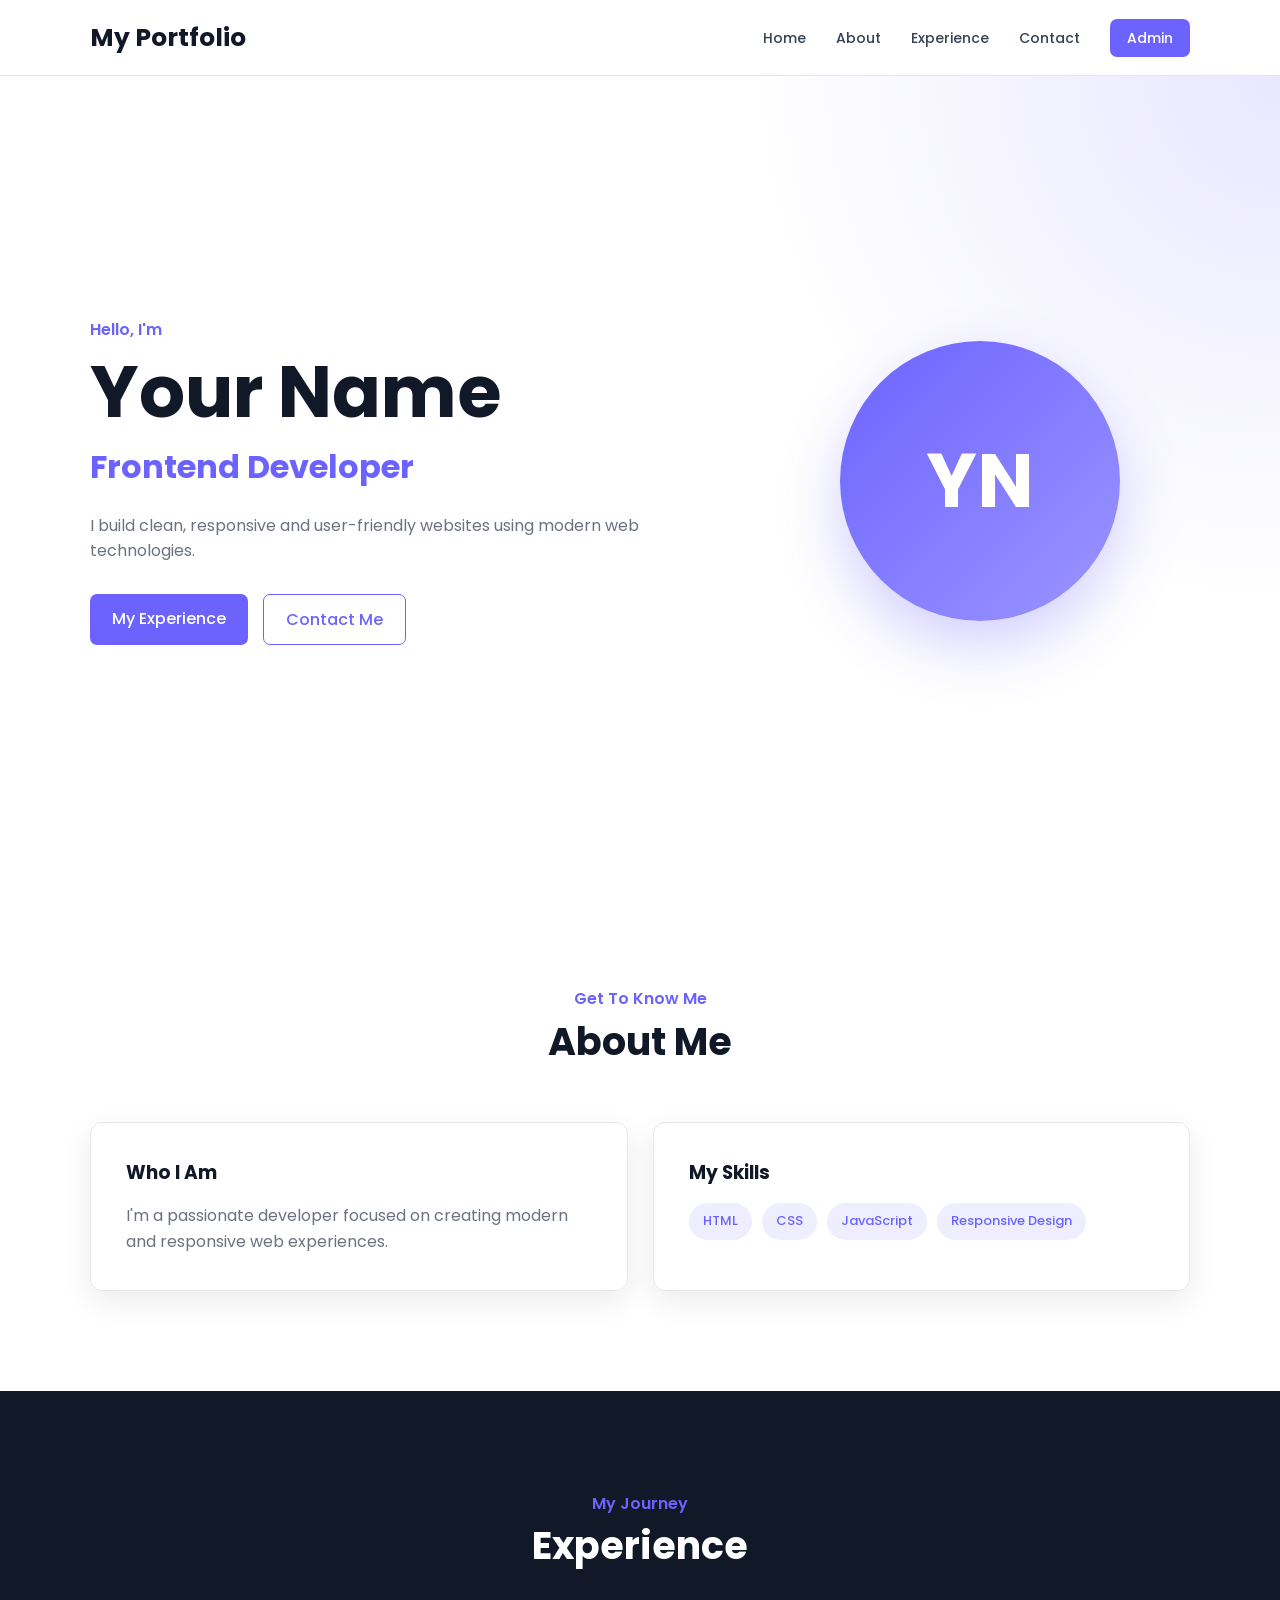
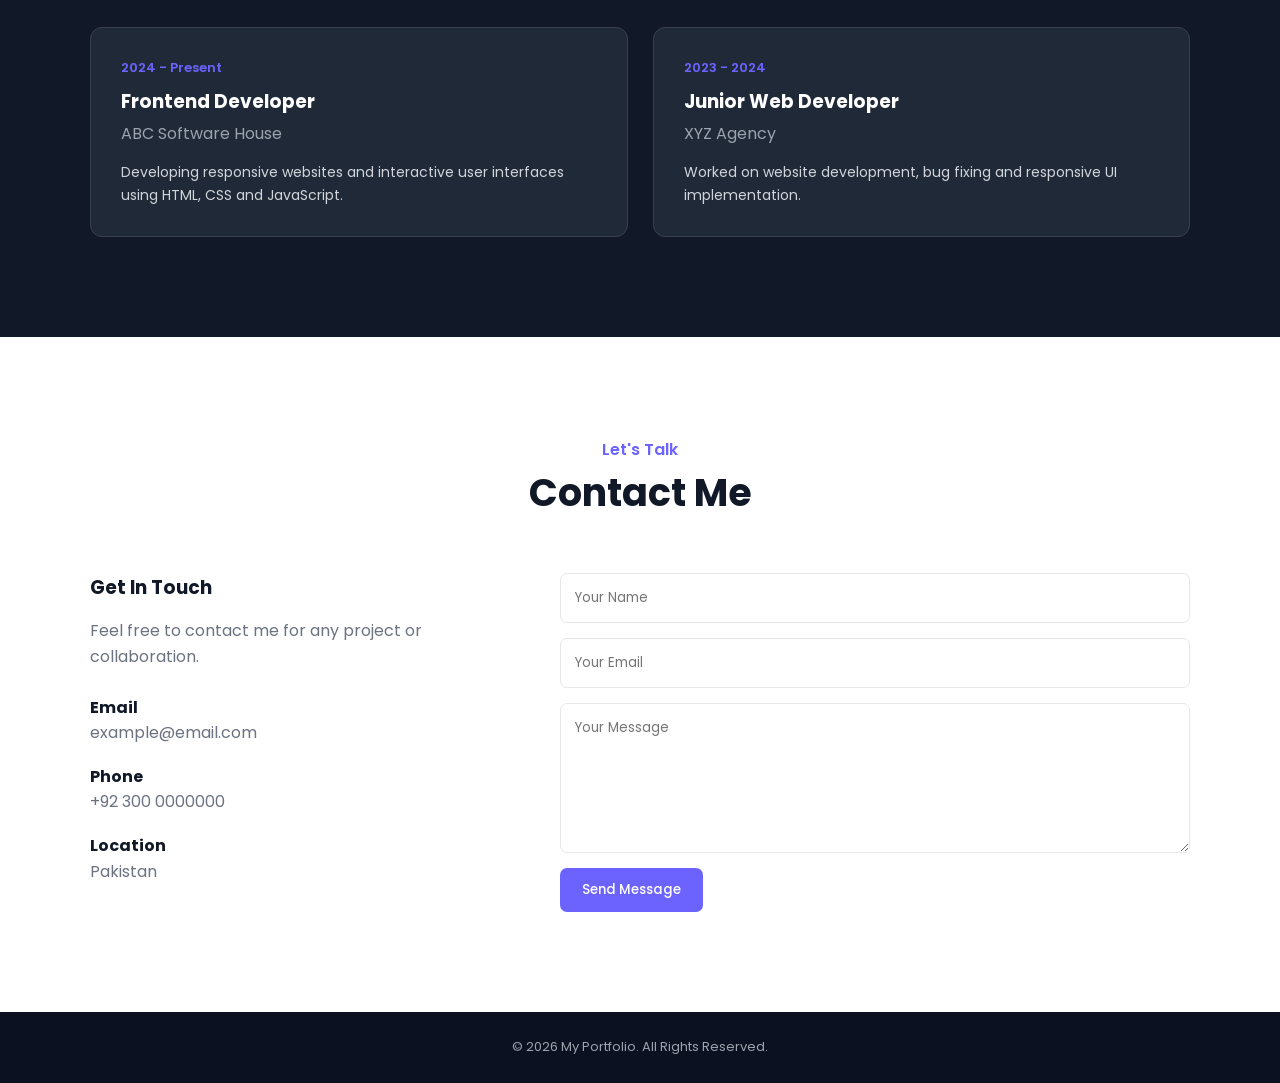
==== index.html @ 4f03041c "Furqan's First" ====
<!DOCTYPE html>
<html lang="en">
<head>
    <meta charset="UTF-8">
    <meta name="viewport" content="width=device-width, initial-scale=1.0">
    <title>My Portfolio</title>
    <link rel="stylesheet" href="style.css">
</head>
<body>

<header class="header">
    <nav class="navbar container">
        <a href="#" class="logo">My Portfolio</a>

        <button class="menu-btn" id="menuBtn">☰</button>

        <ul class="nav-links" id="navLinks">
            <li><a href="#home">Home</a></li>
            <li><a href="#about">About</a></li>
            <li><a href="#experience">Experience</a></li>
            <li><a href="#contact">Contact</a></li>
            <li><a href="admin.html" class="admin-link">Admin</a></li>
        </ul>

    </nav>
</header>

<main>

    <!-- Hero -->
    <section class="hero" id="home">
        <div class="container hero-content">
            <div class="hero-text">
                <p class="small-title">Hello, I'm</p>
                <h1 id="heroName">M Furqan</h1>
                <h2 id="heroRole">mern stack  Developer</h2>
                <p id="heroBio">
                    I build clean, responsive and user-friendly websites
                    using modern web technologies.
                </p>

                <div class="hero-buttons">
                    <a href="#experience" class="btn">My Experience</a>
                    <a href="#contact" class="btn btn-outline">Contact Me</a>
                </div>
            </div>

            <div class="hero-card">
                <div class="profile-circle">
                    <span>YN</span>
                </div>
            </div>
        </div>
    </section>

    <!-- About -->
    <section class="section" id="about">
        <div class="container">
            <div class="section-heading">
                <p>Get To Know Me</p>
                <h2>About Me</h2>
            </div>

            <div class="about-grid">
                <div class="about-card">
                    <h3>Who I Am</h3>
                    <p id="aboutText">
                        I'm a passionate developer focused on creating
                        modern and responsive web experiences.
                    </p>
                </div>

                <div class="about-card">
                    <h3>My Skills</h3>
                    <div class="skills" id="skillsContainer">
                        <span>HTML</span>
                        <span>CSS</span>
                        <span>JavaScript</span>
                        <span>Responsive Design</span>
                    </div>
                </div>
            </div>
        </div>
    </section>

    <!-- Experience -->
    <section class="section dark-section" id="experience">
        <div class="container">
            <div class="section-heading">
                <p>My Journey</p>
                <h2>Experience</h2>
            </div>

            <div class="experience-grid" id="experienceContainer">
                <!-- JavaScript will render experiences here -->
            </div>
        </div>
    </section>

    <!-- Contact -->
    <section class="section" id="contact">
        <div class="container">
            <div class="section-heading">
                <p>Let's Talk</p>
                <h2>Contact Me</h2>
            </div>

            <div class="contact-grid">
                <div class="contact-info">
                    <h3>Get In Touch</h3>
                    <p>
                        Feel free to contact me for any project or
                        collaboration.
                    </p>

                    <div class="contact-item">
                        <strong>Email</strong>
                        <span id="contactEmail">example@email.com</span>
                    </div>

                    <div class="contact-item">
                        <strong>Phone</strong>
                        <span id="contactPhone">+92 300 0000000</span>
                    </div>

                    <div class="contact-item">
                        <strong>Location</strong>
                        <span id="contactLocation">Pakistan</span>
                    </div>
                </div>

                <form class="contact-form" id="contactForm">
                    <input type="text" placeholder="Your Name" required>
                    <input type="email" placeholder="Your Email" required>
                    <textarea rows="6" placeholder="Your Message" required></textarea>
                    <button type="submit" class="btn">Send Message</button>
                </form>
            </div>
        </div>
    </section>

</main>

<footer>
    <p>© <span id="year"></span> My Portfolio. All Rights Reserved.</p>
</footer>

<script src="script.js"></script>
</body>
</html>
---- style.css ----
@import url('https://fonts.googleapis.com/css2?family=Poppins:wght@300;400;500;600;700&display=swap');

:root {
    --primary: #6c63ff;
    --primary-dark: #5148e5;
    --dark: #111827;
    --dark-2: #1f2937;
    --text: #374151;
    --light: #f8fafc;
    --white: #ffffff;
    --border: #e5e7eb;
    --shadow: 0 10px 30px rgba(0, 0, 0, 0.08);
}

* {
    margin: 0;
    padding: 0;
    box-sizing: border-box;
}

html {
    scroll-behavior: smooth;
}

body {
    font-family: "Poppins", sans-serif;
    color: var(--text);
    background: var(--white);
    line-height: 1.6;
}

a {
    text-decoration: none;
}

ul {
    list-style: none;
}

.container {
    width: min(1100px, 90%);
    margin: auto;
}

/* Navbar */

.header {
    position: sticky;
    top: 0;
    z-index: 1000;
    background: rgba(255, 255, 255, 0.95);
    backdrop-filter: blur(10px);
    border-bottom: 1px solid var(--border);
}

.navbar {
    height: 75px;
    display: flex;
    align-items: center;
    justify-content: space-between;
}

.logo {
    color: var(--dark);
    font-size: 25px;
    font-weight: 700;
}

.logo span {
    color: var(--primary);
}

.nav-links {
    display: flex;
    align-items: center;
    gap: 30px;
}

.nav-links a {
    color: var(--text);
    font-size: 14px;
    font-weight: 500;
    transition: 0.3s;
}

.nav-links a:hover {
    color: var(--primary);
}

.nav-links .admin-link {
    background: var(--primary);
    color: white;
    padding: 9px 17px;
    border-radius: 7px;
}

.menu-btn {
    display: none;
    border: none;
    background: transparent;
    font-size: 28px;
    cursor: pointer;
}

/* Hero */

.hero {
    min-height: 90vh;
    display: flex;
    align-items: center;
    background:
        radial-gradient(circle at top right, #e9e7ff, transparent 35%),
        #fff;
}

.hero-content {
    display: grid;
    grid-template-columns: 1.2fr 0.8fr;
    align-items: center;
    gap: 50px;
}

.small-title {
    color: var(--primary);
    font-weight: 600;
    margin-bottom: 10px;
}

.hero h1 {
    color: var(--dark);
    font-size: clamp(42px, 7vw, 72px);
    line-height: 1.1;
    margin-bottom: 10px;
}

.hero h2 {
    color: var(--primary);
    font-size: clamp(22px, 4vw, 32px);
    margin-bottom: 20px;
}

.hero-text > p:not(.small-title) {
    max-width: 600px;
    color: #6b7280;
}

.hero-buttons {
    display: flex;
    gap: 15px;
    margin-top: 30px;
}

.btn {
    display: inline-block;
    border: none;
    cursor: pointer;
    background: var(--primary);
    color: white;
    padding: 12px 22px;
    border-radius: 7px;
    font-family: inherit;
    font-weight: 500;
    transition: 0.3s;
}

.btn:hover {
    background: var(--primary-dark);
    transform: translateY(-2px);
}

.btn-outline {
    background: transparent;
    color: var(--primary);
    border: 1px solid var(--primary);
}

.btn-outline:hover {
    color: white;
}

.hero-card {
    display: flex;
    justify-content: center;
}

.profile-circle {
    width: 280px;
    height: 280px;
    border-radius: 50%;
    display: flex;
    justify-content: center;
    align-items: center;
    background: linear-gradient(135deg, var(--primary), #9b95ff);
    box-shadow: 0 25px 60px rgba(108, 99, 255, 0.3);
}

.profile-circle span {
    font-size: 75px;
    color: white;
    font-weight: 700;
}

/* Sections */

.section {
    padding: 100px 0;
}

.dark-section {
    background: var(--dark);
    color: white;
}

.section-heading {
    text-align: center;
    margin-bottom: 50px;
}

.section-heading p {
    color: var(--primary);
    font-weight: 600;
}

.section-heading h2 {
    color: var(--dark);
    font-size: 38px;
}

.dark-section .section-heading h2 {
    color: white;
}

/* About */

.about-grid {
    display: grid;
    grid-template-columns: 1fr 1fr;
    gap: 25px;
}

.about-card {
    padding: 35px;
    border: 1px solid var(--border);
    border-radius: 12px;
    box-shadow: var(--shadow);
}

.about-card h3 {
    color: var(--dark);
    margin-bottom: 15px;
}

.about-card p {
    color: #6b7280;
}

.skills {
    display: flex;
    flex-wrap: wrap;
    gap: 10px;
}

.skills span {
    background: #eeeeff;
    color: var(--primary);
    padding: 8px 14px;
    border-radius: 30px;
    font-size: 13px;
    font-weight: 500;
}

/* Experience */

.experience-grid {
    display: grid;
    grid-template-columns: repeat(2, 1fr);
    gap: 25px;
}

.experience-card {
    background: var(--dark-2);
    padding: 30px;
    border-radius: 12px;
    border: 1px solid #374151;
    transition: 0.3s;
}

.experience-card:hover {
    transform: translateY(-5px);
    border-color: var(--primary);
}

.experience-date {
    color: var(--primary);
    font-size: 13px;
    font-weight: 600;
}

.experience-card h3 {
    margin: 8px 0 4px;
}

.experience-card h4 {
    color: #9ca3af;
    font-weight: 400;
    margin-bottom: 15px;
}

.experience-card p {
    color: #d1d5db;
    font-size: 14px;
}

/* Contact */

.contact-grid {
    display: grid;
    grid-template-columns: 0.8fr 1.2fr;
    gap: 50px;
}

.contact-info h3 {
    color: var(--dark);
    margin-bottom: 15px;
}

.contact-info > p {
    color: #6b7280;
    margin-bottom: 25px;
}

.contact-item {
    display: flex;
    flex-direction: column;
    margin-bottom: 18px;
}

.contact-item strong {
    color: var(--dark);
}

.contact-item span {
    color: #6b7280;
}

.contact-form {
    display: flex;
    flex-direction: column;
    gap: 15px;
}

.contact-form input,
.contact-form textarea {
    width: 100%;
    padding: 14px;
    border: 1px solid var(--border);
    border-radius: 7px;
    font-family: inherit;
    outline: none;
    resize: vertical;
}

.contact-form input:focus,
.contact-form textarea:focus {
    border-color: var(--primary);
}

.contact-form button {
    align-self: flex-start;
}

/* Footer */

footer {
    padding: 25px;
    text-align: center;
    background: #0b1120;
    color: #9ca3af;
    font-size: 13px;
}

/* Responsive */

@media (max-width: 768px) {

    .menu-btn {
        display: block;
    }

    .nav-links {
        position: absolute;
        top: 75px;
        left: 0;
        width: 100%;
        padding: 20px;
        background: white;
        flex-direction: column;
        align-items: flex-start;
        gap: 18px;
        display: none;
        box-shadow: var(--shadow);
    }

    .nav-links.active {
        display: flex;
    }

    .hero {
        min-height: auto;
        padding: 80px 0;
    }

    .hero-content {
        grid-template-columns: 1fr;
        text-align: center;
    }

    .hero-text > p:not(.small-title) {
        margin: auto;
    }

    .hero-buttons {
        justify-content: center;
        flex-wrap: wrap;
    }

    .profile-circle {
        width: 210px;
        height: 210px;
    }

    .profile-circle span {
        font-size: 55px;
    }

    .about-grid,
    .experience-grid,
    .contact-grid {
        grid-template-columns: 1fr;
    }

    .section {
        padding: 70px 0;
    }
}
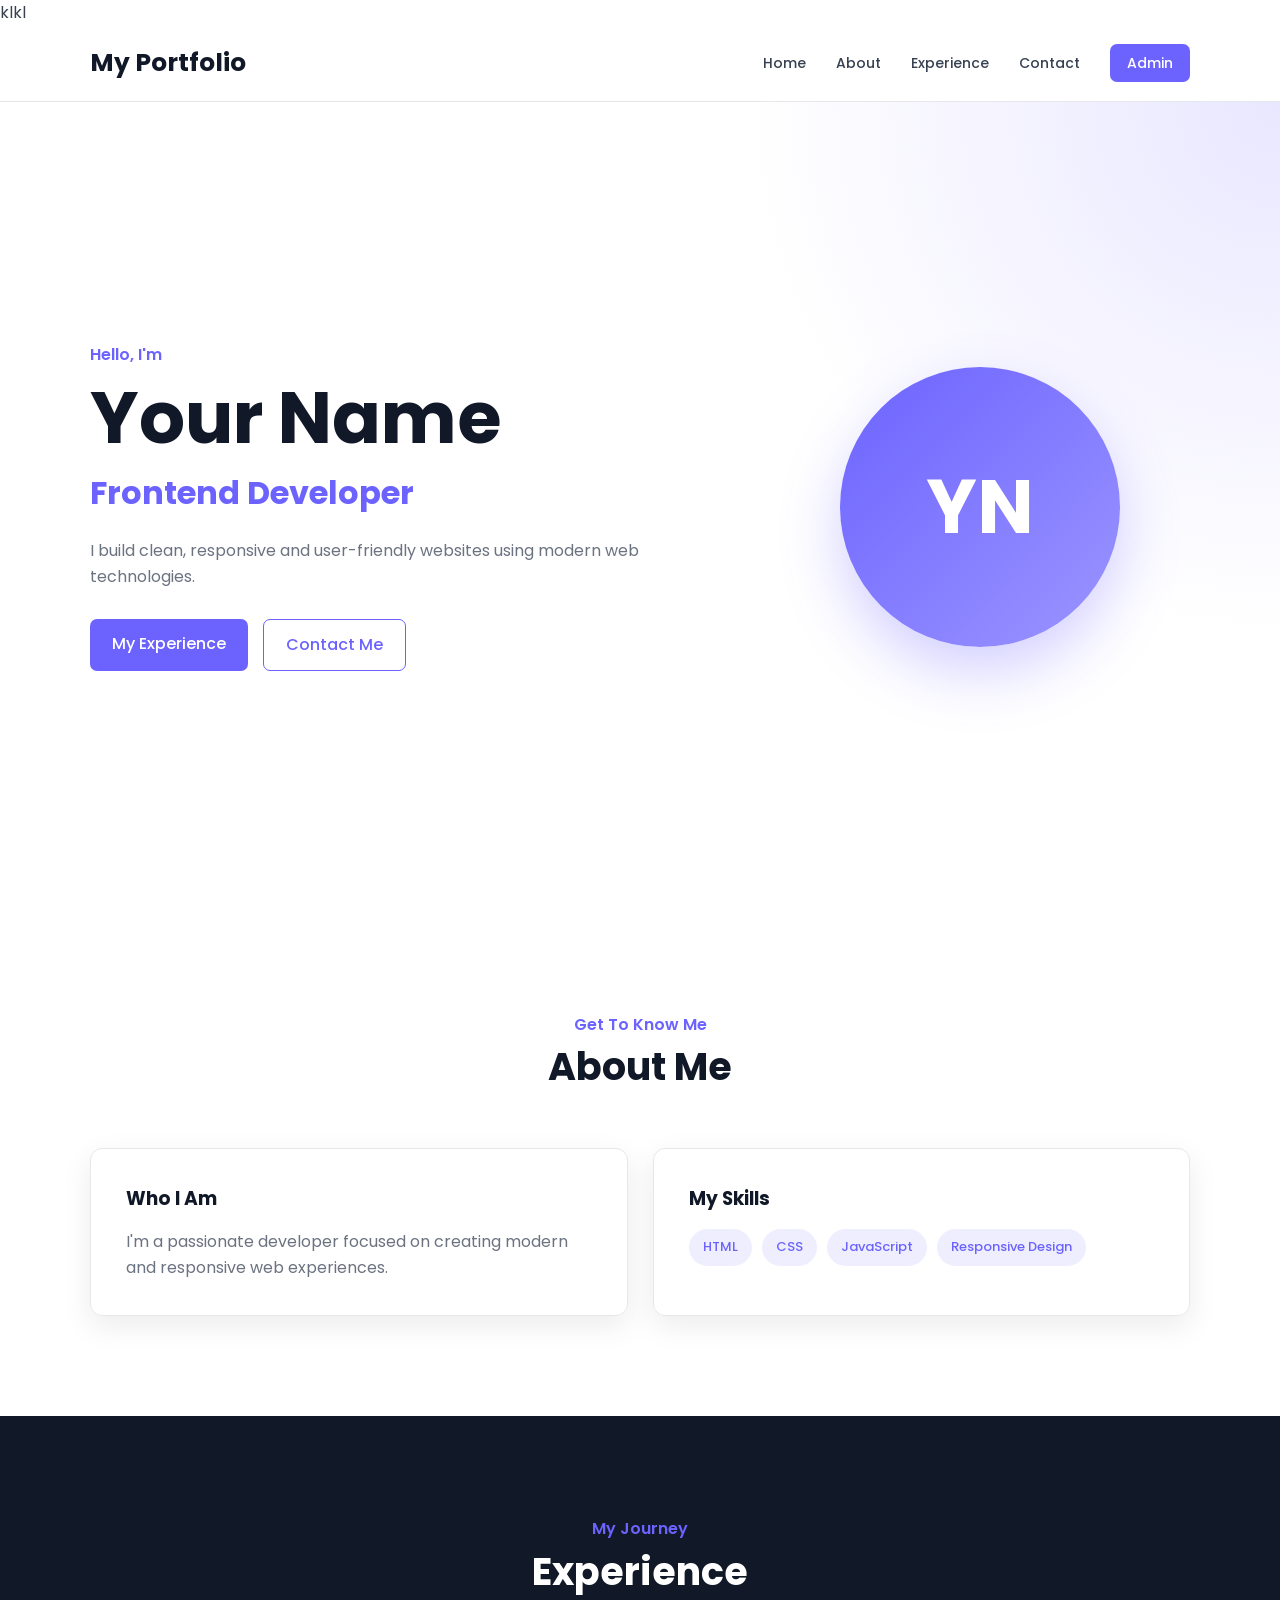
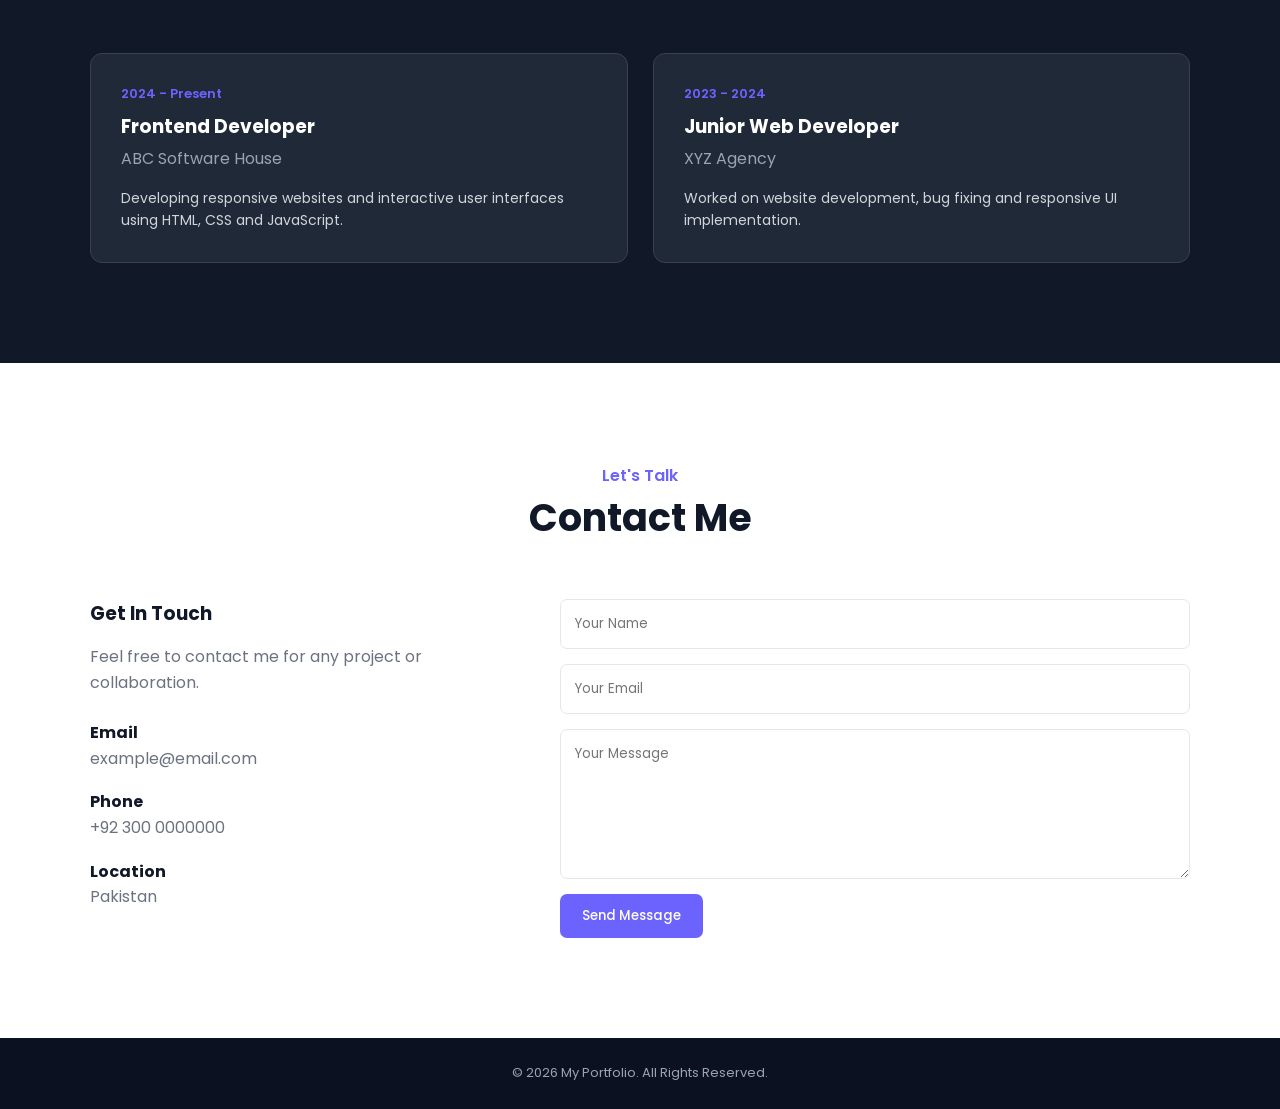
==== commit fe853b23: "trash added" ====
--- a/index.html
+++ b/index.html
@@ -7,7 +7,7 @@
     <link rel="stylesheet" href="style.css">
 </head>
 <body>
-
+klkl
 <header class="header">
     <nav class="navbar container">
         <a href="#" class="logo">My Portfolio</a>
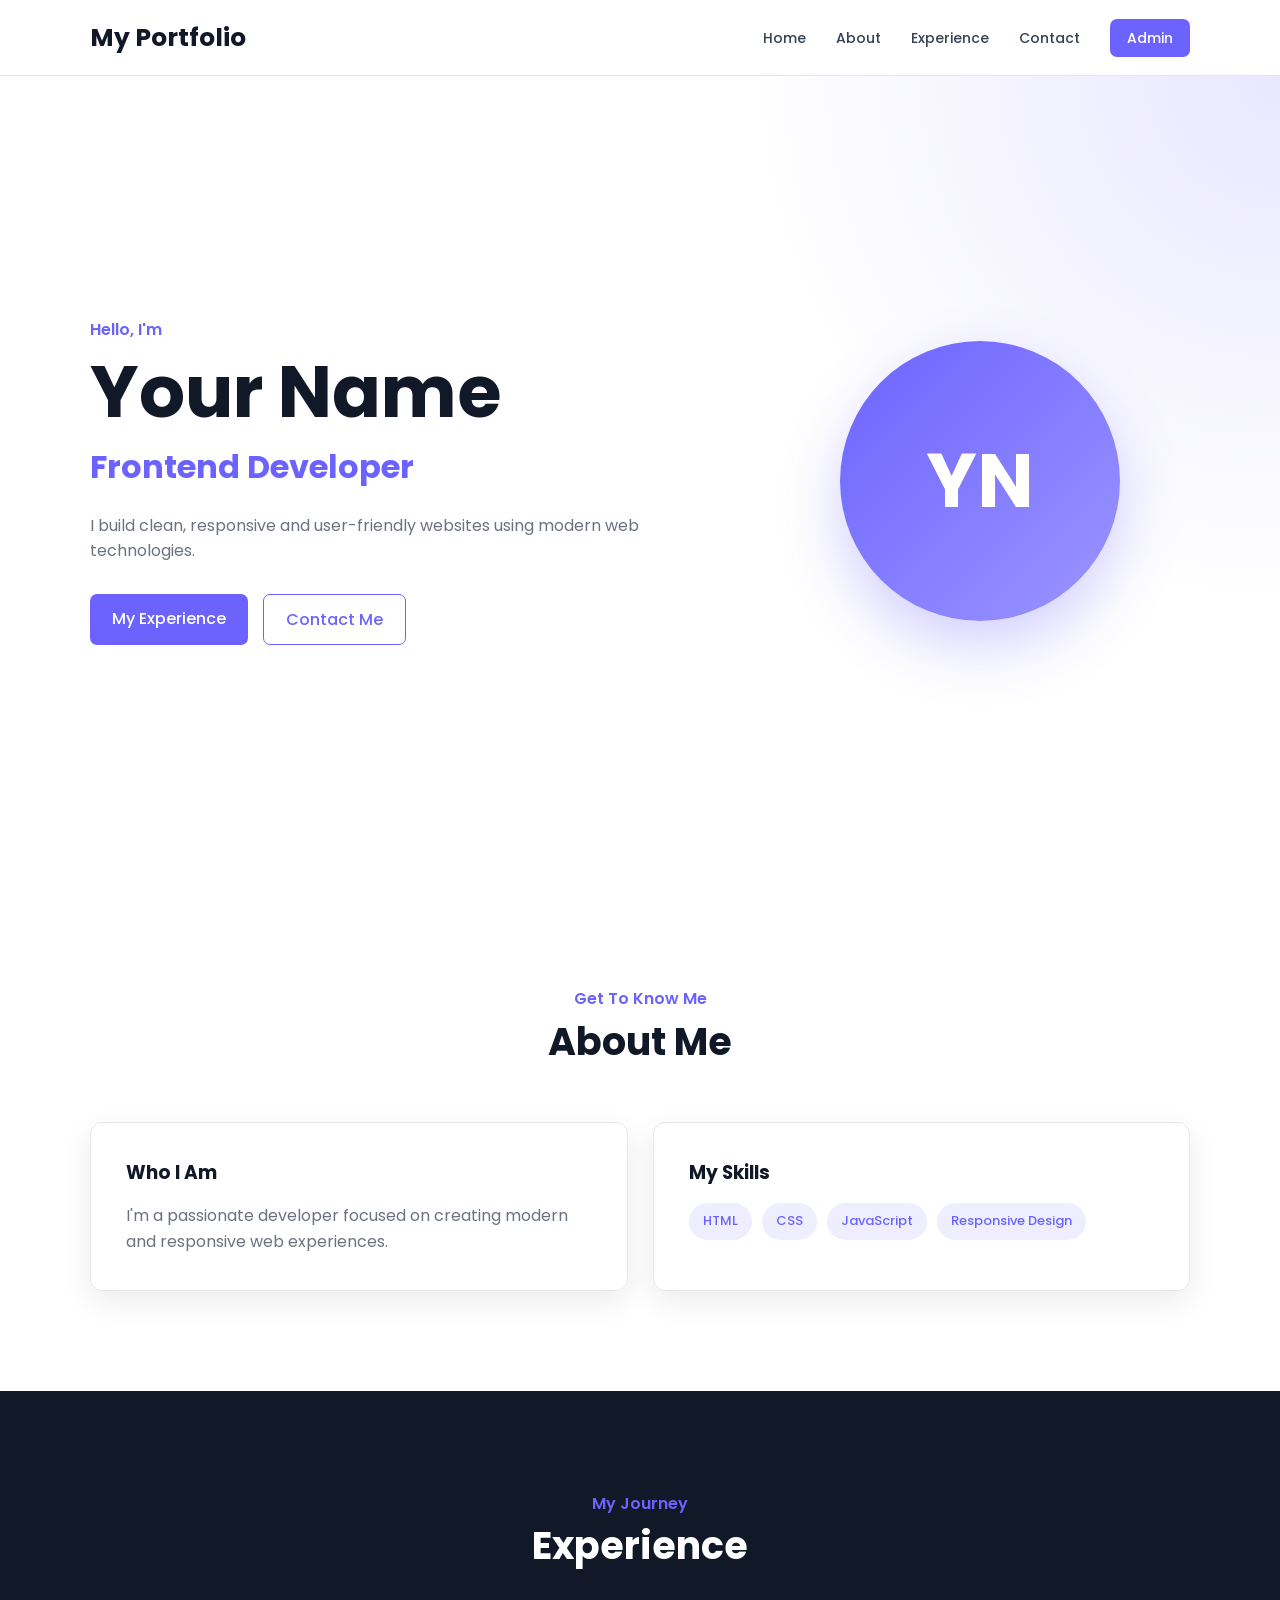
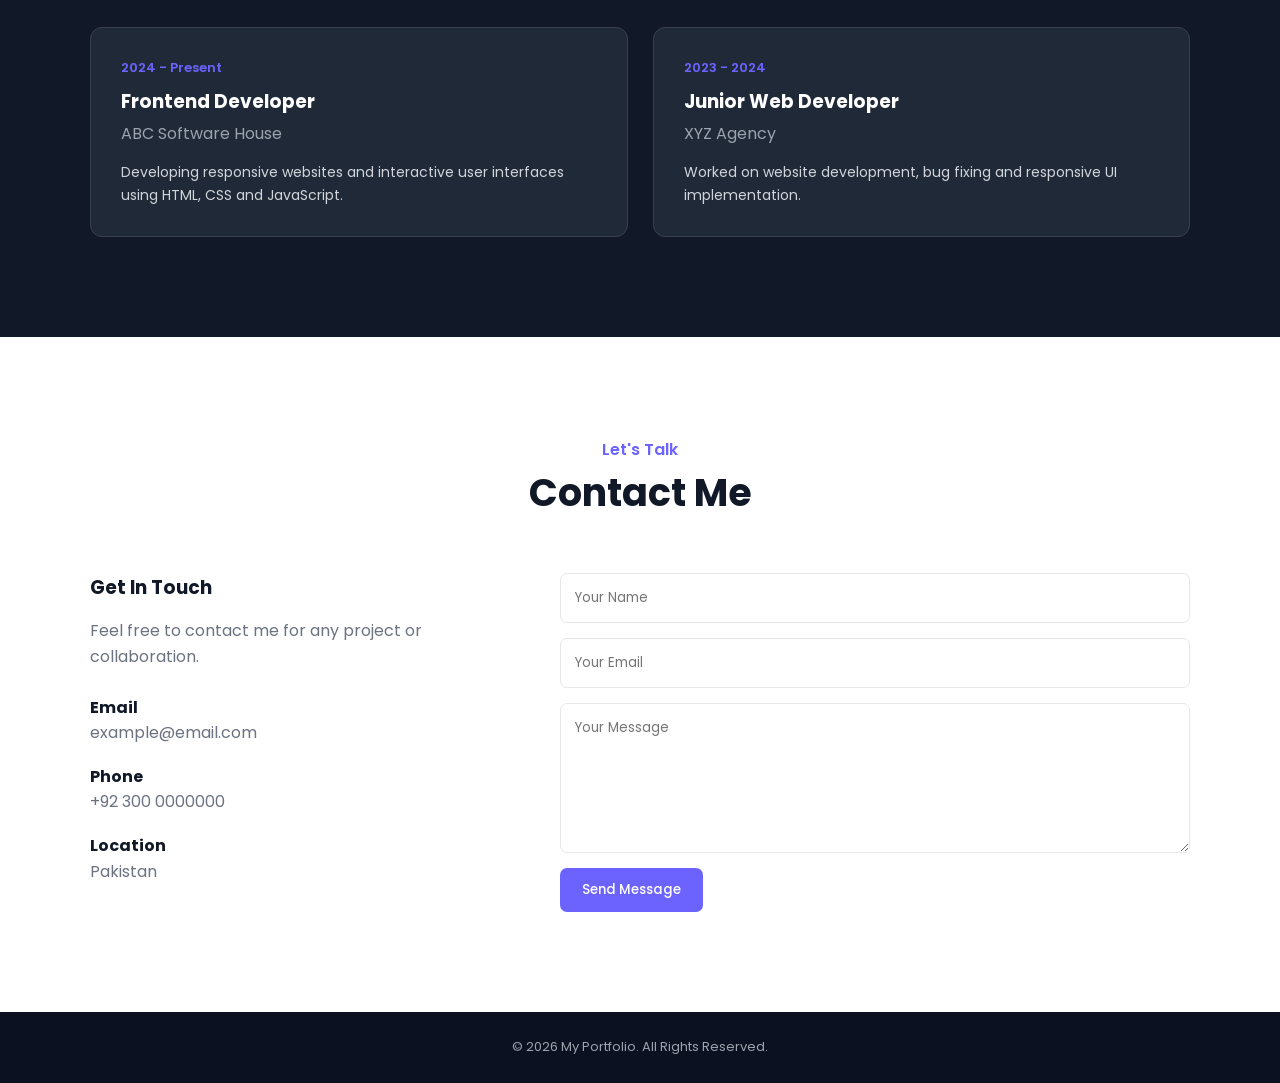
==== commit 376edbec: "restored" ====
--- a/index.html
+++ b/index.html
@@ -7,7 +7,6 @@
     <link rel="stylesheet" href="style.css">
 </head>
 <body>
-klkl
 <header class="header">
     <nav class="navbar container">
         <a href="#" class="logo">My Portfolio</a>
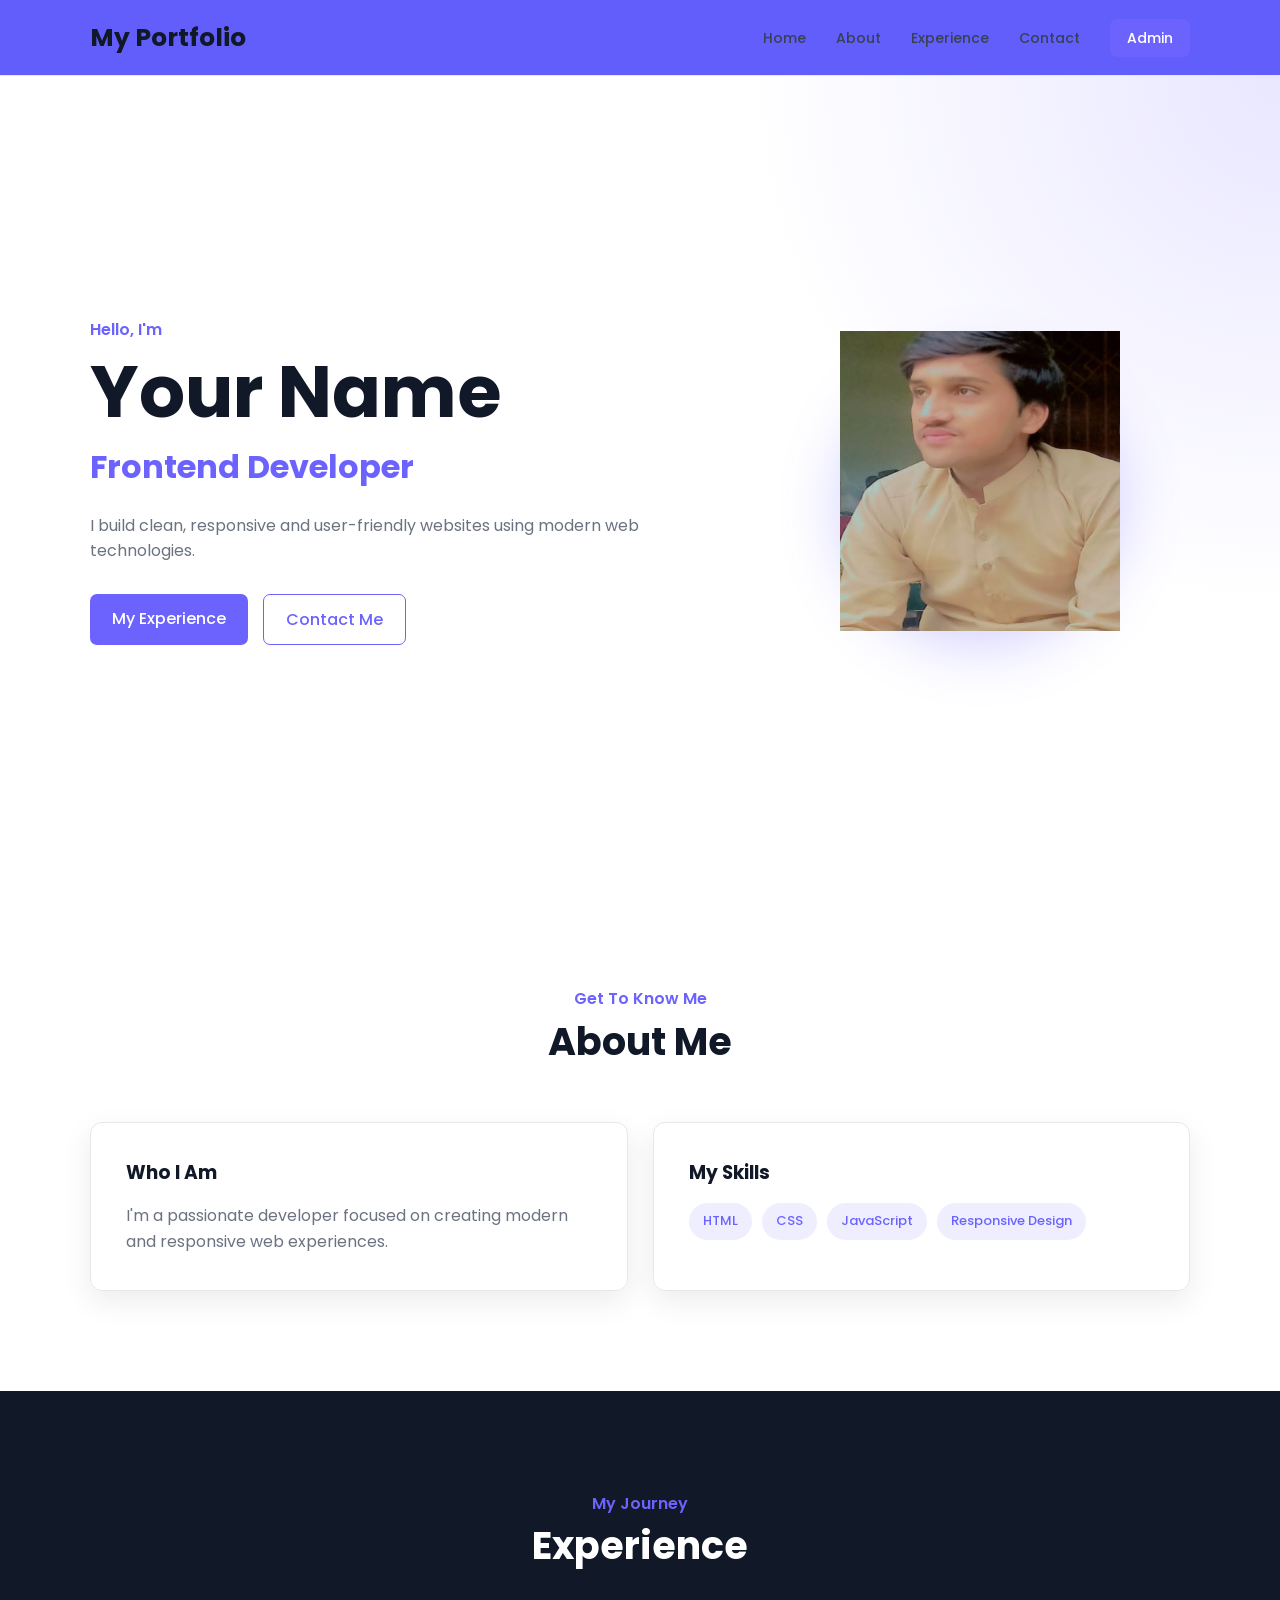
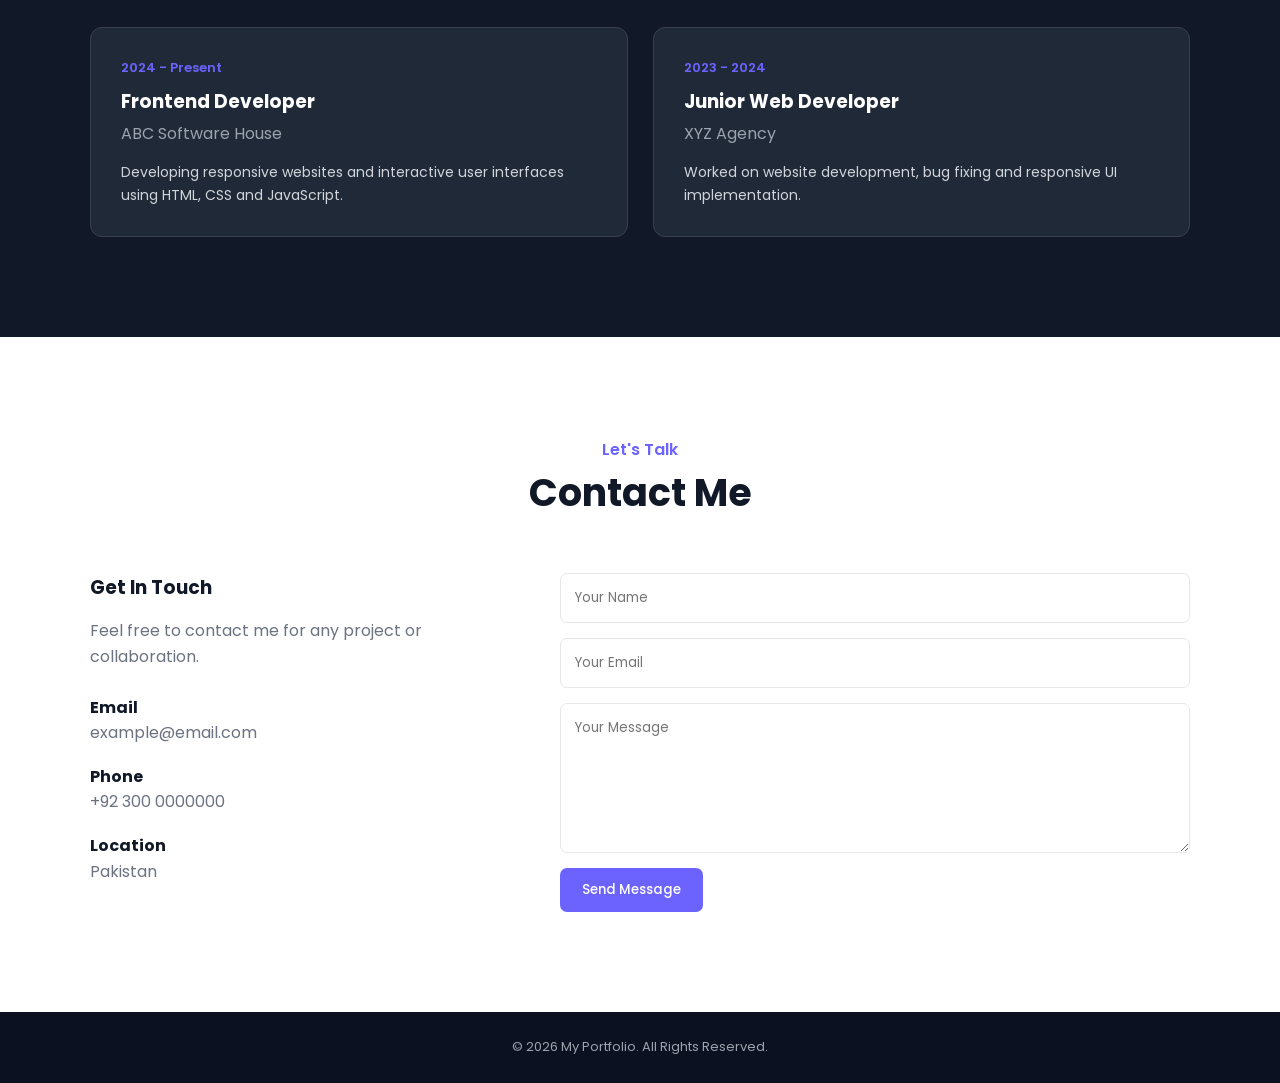
==== commit 0036a4e3: "ressssss" ====
--- a/index.html
+++ b/index.html
@@ -46,7 +46,7 @@
 
             <div class="hero-card">
                 <div class="profile-circle">
-                    <span>YN</span>
+                    <img src="tt.jpg" width="300px" height="300px" alt="">
                 </div>
             </div>
         </div>
--- a/style.css
+++ b/style.css
@@ -48,7 +48,7 @@
     position: sticky;
     top: 0;
     z-index: 1000;
-    background: rgba(255, 255, 255, 0.95);
+    background:  rgb(97, 94, 252);
     backdrop-filter: blur(10px);
     border-bottom: 1px solid var(--border);
 }
